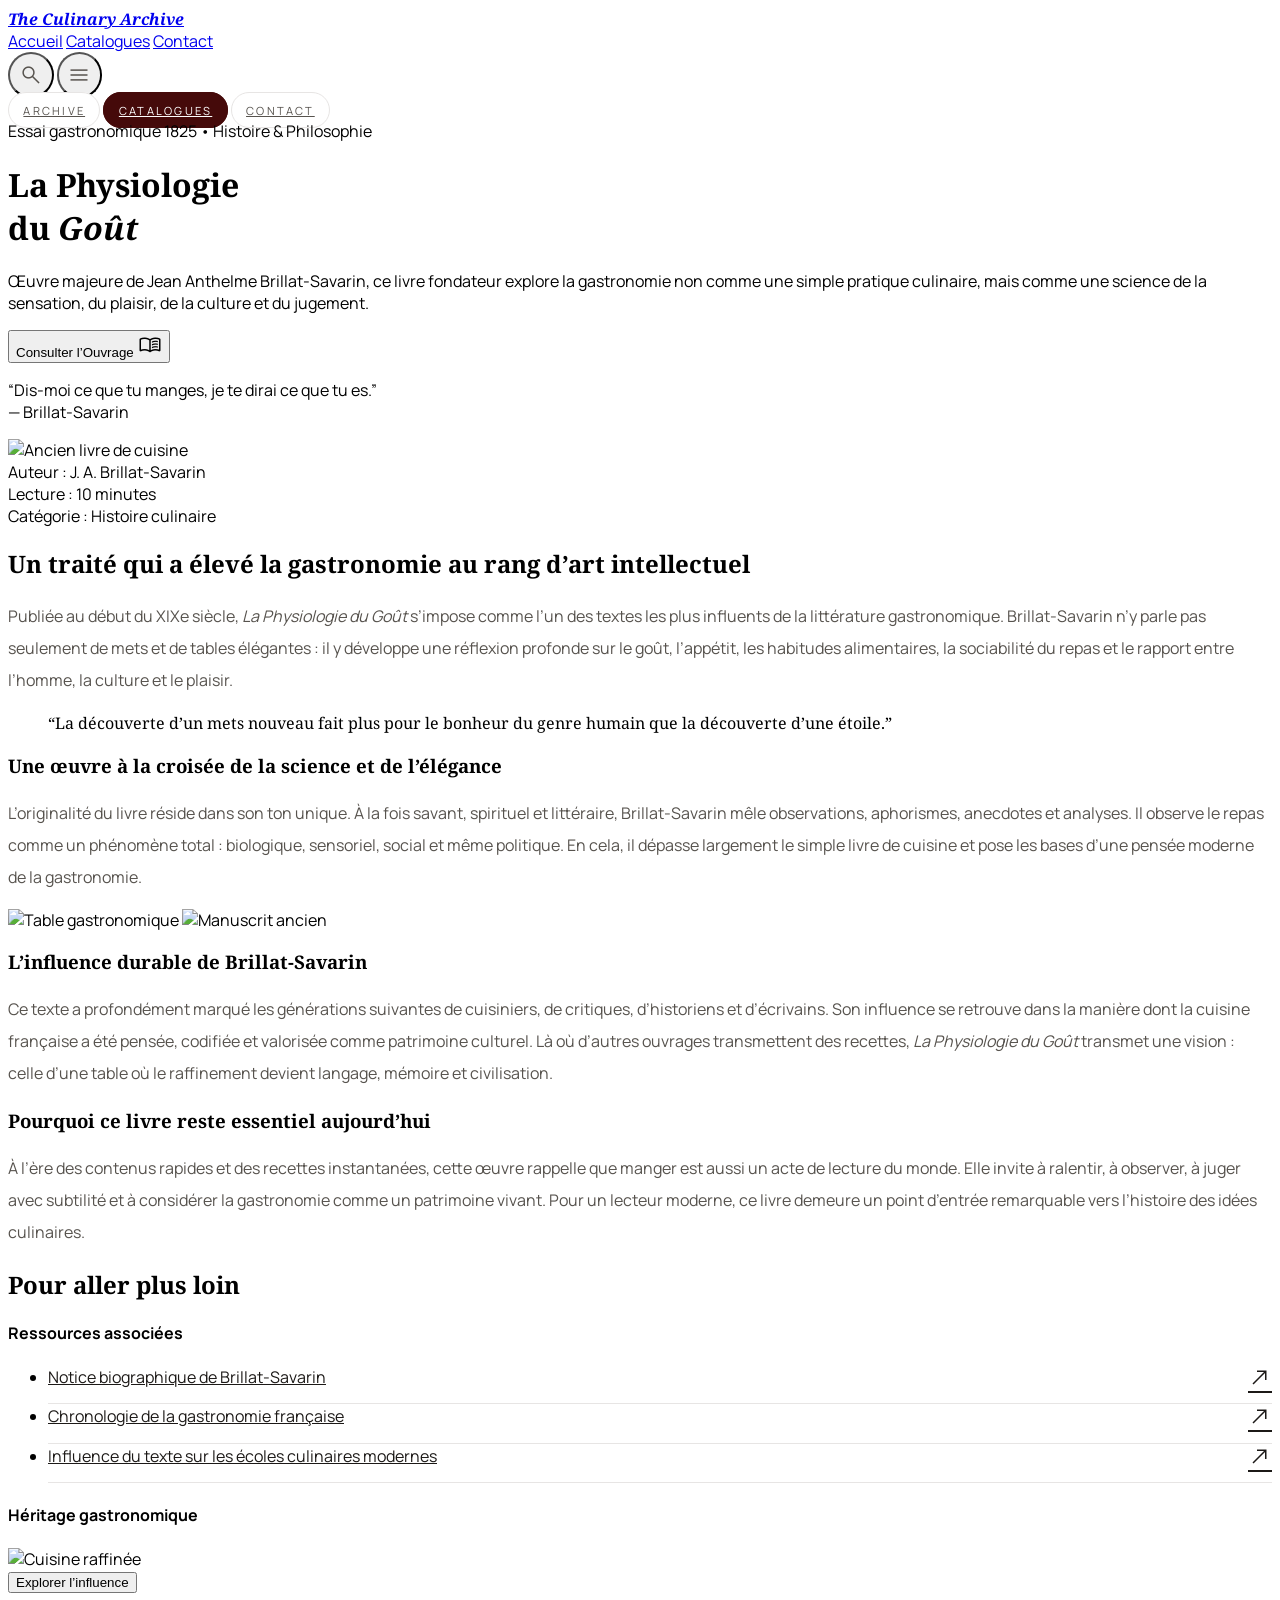
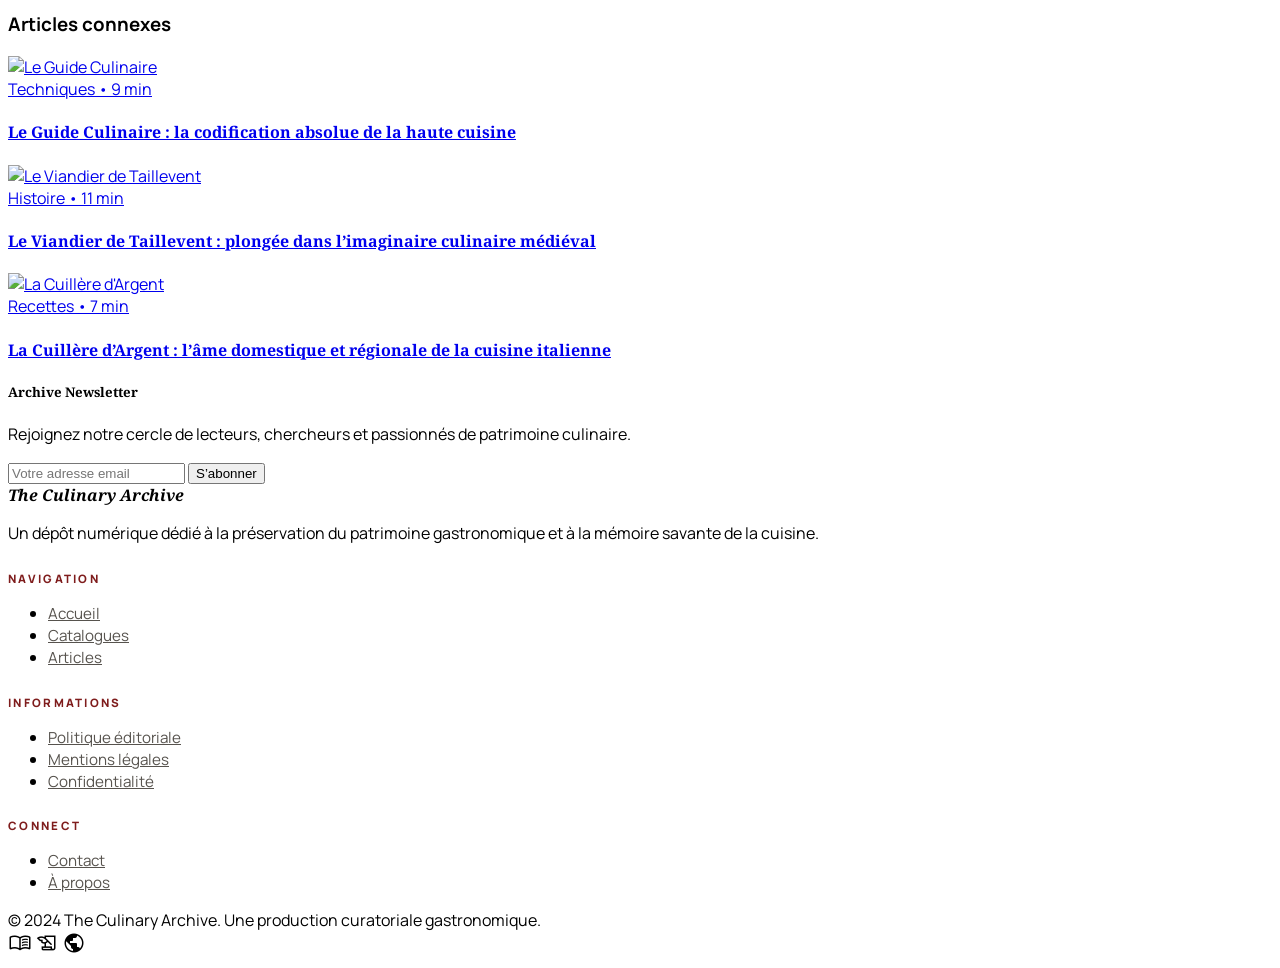
==== index.html @ a782919e "Mise-en-ligne-site-web" ====
<!DOCTYPE html>
<html lang="fr">
<head>
  <meta charset="UTF-8" />
  <meta name="viewport" content="width=device-width, initial-scale=1.0" />
  <title>La Physiologie du Goût — The Culinary Archive</title>

  <link rel="preconnect" href="https://fonts.googleapis.com">
  <link rel="preconnect" href="https://fonts.gstatic.com" crossorigin>
  <link href="https://fonts.googleapis.com/css2?family=Noto+Serif:ital,wght@0,400;0,700;1,400&family=Manrope:wght@400;500;700;800&display=swap" rel="stylesheet">
  <link href="https://fonts.googleapis.com/css2?family=Material+Symbols+Outlined:wght,FILL@100..700,0..1&display=swap" rel="stylesheet">

  <script src="https://cdn.tailwindcss.com"></script>

  <script>
    tailwind.config = {
      theme: {
        extend: {
          fontFamily: {
            serif: ['Noto Serif', 'serif'],
            sans: ['Manrope', 'sans-serif'],
          }
        }
      }
    }
  </script>

  <style>
    body {
      font-family: 'Manrope', sans-serif;
    }

    .font-title,
    .brand {
      font-family: 'Noto Serif', serif;
    }

    .brand {
      font-style: italic;
      font-weight: 700;
    }

    .material-symbols-outlined {
      font-variation-settings:
        'FILL' 0,
        'wght' 300,
        'GRAD' 0,
        'opsz' 24;
    }

    .icon-btn {
      display: inline-flex;
      align-items: center;
      justify-content: center;
      padding: 0.55rem;
      border-radius: 999px;
      color: #57534e;
      transition: 0.25s ease;
    }

    .icon-btn:hover {
      background: rgba(214, 211, 209, 0.45);
      color: #3f3f46;
    }

    .mobile-pill {
      white-space: nowrap;
      font-size: 0.7rem;
      text-transform: uppercase;
      letter-spacing: 0.2em;
      border: 1px solid #e7e5e4;
      padding: 0.6rem 0.9rem;
      border-radius: 999px;
      color: #57534e;
      background: #ffffff;
      transition: 0.25s ease;
    }

    .mobile-pill:hover,
    .mobile-pill.active {
      background: #450a0a;
      color: white;
      border-color: #450a0a;
    }

    .content-text {
      color: #57534e;
      font-size: 1rem;
      line-height: 2rem;
    }

    .resource-link {
      display: flex;
      align-items: center;
      justify-content: space-between;
      gap: 1rem;
      padding-bottom: 0.9rem;
      border-bottom: 1px solid #e7e5e4;
      color: #1c1917;
      transition: 0.25s ease;
    }

    .resource-link:hover {
      color: #7f1d1d;
      border-color: #d6d3d1;
    }

    .footer-title {
      font-size: 0.72rem;
      text-transform: uppercase;
      letter-spacing: 0.2em;
      color: #7f1d1d;
      font-weight: 800;
      margin-bottom: 1rem;
    }

    .footer-link {
      color: #57534e;
      font-size: 0.95rem;
      transition: 0.25s ease;
    }

    .footer-link:hover {
      color: #7f1d1d;
    }

    .card-media {
      transition: transform 0.5s ease, filter 0.4s ease;
    }

    .card-media:hover {
      transform: scale(1.02);
      filter: saturate(1.05);
    }

    .no-scrollbar::-webkit-scrollbar {
      display: none;
    }

    .no-scrollbar {
      -ms-overflow-style: none;
      scrollbar-width: none;
    }
  </style>
</head>
<body class="bg-stone-50 text-stone-900">

  <!-- Navbar -->
  <nav class="fixed top-0 left-0 w-full z-50 bg-stone-50/90 backdrop-blur border-b border-stone-200">
    <div class="max-w-7xl mx-auto px-4 sm:px-6 lg:px-8">
      <div class="flex items-center justify-between py-4">
        <a href="index.html" class="brand text-2xl text-red-950">The Culinary Archive</a>

        <div class="hidden md:flex items-center gap-8 text-sm uppercase tracking-[0.2em]">
          <a href="index.html" class="text-stone-600 hover:text-red-900 transition">Accueil</a>
          <a href="catalogue.html" class="text-red-900 border-b border-red-900 pb-1">Catalogues</a>
          <a href="article.html" class="text-stone-600 hover:text-red-900 transition">Contact</a>
        </div>

        <div class="flex items-center gap-2">
          <button class="icon-btn hidden md:inline-flex" aria-label="Rechercher">
            <span class="material-symbols-outlined">search</span>
          </button>
          <button class="icon-btn md:hidden" aria-label="Menu">
            <span class="material-symbols-outlined">menu</span>
          </button>
        </div>
      </div>

      <div class="md:hidden pb-4 flex gap-2 overflow-x-auto no-scrollbar">
        <a href="index.html" class="mobile-pill">Archive</a>
        <a href="catalogue.html" class="mobile-pill active">Catalogues</a>
        <a href="article.html" class="mobile-pill">Contact</a>
      </div>
    </div>
  </nav>

  <main class="pt-32 md:pt-24">

    <!-- Hero -->
    <header class="max-w-7xl mx-auto px-4 sm:px-6 lg:px-8 pt-8 pb-14">
      <div class="grid gap-10 lg:grid-cols-12 lg:items-end">
        <div class="lg:col-span-8">
          <div class="flex flex-wrap items-center gap-3 text-[11px] uppercase tracking-[0.24em] text-stone-500 mb-5">
            <span class="font-semibold text-red-800">Essai gastronomique</span>
            <span class="w-8 h-px bg-stone-300"></span>
            <span>1825 • Histoire & Philosophie</span>
          </div>

          <h1 class="font-title text-4xl sm:text-5xl lg:text-7xl leading-tight text-red-950 mb-6">
            La Physiologie <br>
            du <i>Goût</i>
          </h1>

          <p class="text-stone-600 text-base sm:text-lg leading-8 max-w-2xl mb-8">
            Œuvre majeure de Jean Anthelme Brillat-Savarin, ce livre fondateur explore la gastronomie
            non comme une simple pratique culinaire, mais comme une science de la sensation,
            du plaisir, de la culture et du jugement.
          </p>

          <button class="inline-flex items-center gap-3 bg-red-950 text-white px-6 py-4 text-xs uppercase tracking-[0.22em] font-bold hover:bg-red-900 transition">
            Consulter l’Ouvrage
            <span class="material-symbols-outlined text-base">menu_book</span>
          </button>
        </div>

        <div class="lg:col-span-4">
          <p class="border-l border-red-200 pl-5 italic text-stone-600 leading-8">
            “Dis-moi ce que tu manges, je te dirai ce que tu es.”
            <br><span class="not-italic text-sm text-stone-500">— Brillat-Savarin</span>
          </p>
        </div>
      </div>

      <div class="mt-10 overflow-hidden rounded-lg">
        <div class="relative h-72 sm:h-96 lg:h-[42rem]">
          <img
            src="https://images.unsplash.com/photo-1544947950-fa07a98d237f?w=1600&h=900&fit=crop"
            alt="Ancien livre de cuisine"
            class="w-full h-full object-cover"
          >
          <div class="absolute inset-0 bg-gradient-to-t from-black/25 to-transparent"></div>
        </div>
      </div>
    </header>

    <!-- Content -->
    <section class="max-w-7xl mx-auto px-4 sm:px-6 lg:px-8 pb-20">
      <div class="grid gap-14 lg:grid-cols-12">

        <!-- Article -->
        <article class="lg:col-span-8">
          <div class="max-w-3xl">
            <div class="flex flex-wrap gap-4 sm:gap-8 text-[10px] uppercase tracking-[0.2em] text-stone-500 mb-10">
              <div><span class="text-red-900 font-bold">Auteur :</span> J. A. Brillat-Savarin</div>
              <div><span class="text-red-900 font-bold">Lecture :</span> 10 minutes</div>
              <div><span class="text-red-900 font-bold">Catégorie :</span> Histoire culinaire</div>
            </div>

            <h2 class="font-title text-3xl text-red-950 mb-5">Un traité qui a élevé la gastronomie au rang d’art intellectuel</h2>

            <p class="content-text mb-8">
              Publiée au début du XIXe siècle, <i>La Physiologie du Goût</i> s’impose comme l’un des textes
              les plus influents de la littérature gastronomique. Brillat-Savarin n’y parle pas seulement
              de mets et de tables élégantes : il y développe une réflexion profonde sur le goût,
              l’appétit, les habitudes alimentaires, la sociabilité du repas et le rapport entre l’homme,
              la culture et le plaisir.
            </p>

            <blockquote class="bg-stone-100 border-l-4 border-red-900 p-6 sm:p-8 rounded-lg font-title italic text-xl text-red-950 mb-10 leading-9">
              “La découverte d’un mets nouveau fait plus pour le bonheur du genre humain
              que la découverte d’une étoile.”
            </blockquote>

            <h3 class="font-title text-2xl text-stone-900 mb-4">Une œuvre à la croisée de la science et de l’élégance</h3>

            <p class="content-text mb-8">
              L’originalité du livre réside dans son ton unique. À la fois savant, spirituel et littéraire,
              Brillat-Savarin mêle observations, aphorismes, anecdotes et analyses. Il observe le repas
              comme un phénomène total : biologique, sensoriel, social et même politique.
              En cela, il dépasse largement le simple livre de cuisine et pose les bases d’une pensée moderne
              de la gastronomie.
            </p>

            <div class="grid grid-cols-1 sm:grid-cols-2 gap-4 mb-10">
              <img
                src="https://images.unsplash.com/photo-1504674900247-0877df9cc836?w=800&h=900&fit=crop"
                alt="Table gastronomique"
                class="rounded-lg w-full h-64 object-cover card-media"
              >
              <img
                src="https://images.unsplash.com/photo-1481349518771-20055b2a7b24?w=800&h=900&fit=crop"
                alt="Manuscrit ancien"
                class="rounded-lg w-full h-64 object-cover card-media sm:mt-8"
              >
            </div>

            <h3 class="font-title text-2xl text-stone-900 mb-4">L’influence durable de Brillat-Savarin</h3>

            <p class="content-text mb-8">
              Ce texte a profondément marqué les générations suivantes de cuisiniers, de critiques,
              d’historiens et d’écrivains. Son influence se retrouve dans la manière dont la cuisine française
              a été pensée, codifiée et valorisée comme patrimoine culturel. Là où d’autres ouvrages transmettent
              des recettes, <i>La Physiologie du Goût</i> transmet une vision : celle d’une table où le raffinement
              devient langage, mémoire et civilisation.
            </p>

            <h3 class="font-title text-2xl text-stone-900 mb-4">Pourquoi ce livre reste essentiel aujourd’hui</h3>

            <p class="content-text mb-12">
              À l’ère des contenus rapides et des recettes instantanées, cette œuvre rappelle que manger
              est aussi un acte de lecture du monde. Elle invite à ralentir, à observer, à juger avec subtilité
              et à considérer la gastronomie comme un patrimoine vivant. Pour un lecteur moderne,
              ce livre demeure un point d’entrée remarquable vers l’histoire des idées culinaires.
            </p>

            <!-- More -->
            <div class="bg-white border border-stone-200 rounded-xl p-6 sm:p-10">
              <h2 class="font-title text-3xl text-red-950 mb-8">Pour aller plus loin</h2>

              <div class="grid gap-10 md:grid-cols-2">
                <div>
                  <h4 class="text-xs uppercase tracking-[0.22em] text-red-800 font-bold mb-4">
                    Ressources associées
                  </h4>

                  <ul class="space-y-4">
                    <li>
                      <a href="#" class="resource-link">
                        <span>Notice biographique de Brillat-Savarin</span>
                        <span class="material-symbols-outlined text-base">north_east</span>
                      </a>
                    </li>
                    <li>
                      <a href="#" class="resource-link">
                        <span>Chronologie de la gastronomie française</span>
                        <span class="material-symbols-outlined text-base">north_east</span>
                      </a>
                    </li>
                    <li>
                      <a href="#" class="resource-link">
                        <span>Influence du texte sur les écoles culinaires modernes</span>
                        <span class="material-symbols-outlined text-base">north_east</span>
                      </a>
                    </li>
                  </ul>
                </div>

                <div>
                  <h4 class="text-xs uppercase tracking-[0.22em] text-red-800 font-bold mb-4">
                    Héritage gastronomique
                  </h4>

                  <div class="relative overflow-hidden rounded-lg h-48">
                    <img
                      src="https://images.unsplash.com/photo-1414235077428-338989a2e8c0?w=1000&h=700&fit=crop"
                      alt="Cuisine raffinée"
                      class="w-full h-full object-cover opacity-70 grayscale"
                    >
                    <div class="absolute inset-0 flex items-center justify-center">
                      <button class="bg-red-950 text-white px-4 py-2 text-xs uppercase tracking-[0.2em] font-bold rounded-md hover:bg-red-900 transition">
                        Explorer l’influence
                      </button>
                    </div>
                  </div>
                </div>
              </div>
            </div>

          </div>
        </article>

        <!-- Sidebar -->
        <aside class="lg:col-span-4">
          <div class="lg:sticky lg:top-28">
            <h3 class="text-xs uppercase tracking-[0.22em] text-red-900 font-extrabold mb-8 border-b border-red-100 pb-4">
              Articles connexes
            </h3>

            <div class="space-y-10">
              <a href="#" class="group block">
                <div class="overflow-hidden rounded-lg mb-4 bg-stone-200">
                  <img
                    src="https://images.unsplash.com/photo-1504674900247-0877df9cc836?w=900&h=700&fit=crop"
                    alt="Le Guide Culinaire"
                    class="w-full h-52 object-cover grayscale group-hover:grayscale-0 transition duration-500"
                  >
                </div>
                <span class="text-[10px] uppercase tracking-[0.22em] text-stone-500 block mb-2">Techniques • 9 min</span>
                <h4 class="font-title text-lg leading-7 group-hover:text-red-900 transition">
                  Le Guide Culinaire : la codification absolue de la haute cuisine
                </h4>
              </a>

              <a href="#" class="group block">
                <div class="overflow-hidden rounded-lg mb-4 bg-stone-200">
                  <img
                    src="https://images.unsplash.com/photo-1481349518771-20055b2a7b24?w=900&h=700&fit=crop"
                    alt="Le Viandier de Taillevent"
                    class="w-full h-52 object-cover grayscale group-hover:grayscale-0 transition duration-500"
                  >
                </div>
                <span class="text-[10px] uppercase tracking-[0.22em] text-stone-500 block mb-2">Histoire • 11 min</span>
                <h4 class="font-title text-lg leading-7 group-hover:text-red-900 transition">
                  Le Viandier de Taillevent : plongée dans l’imaginaire culinaire médiéval
                </h4>
              </a>

              <a href="#" class="group block">
                <div class="overflow-hidden rounded-lg mb-4 bg-stone-200">
                  <img
                    src="https://images.unsplash.com/photo-1466637574441-749b8f19452f?w=900&h=700&fit=crop"
                    alt="La Cuillère d'Argent"
                    class="w-full h-52 object-cover grayscale group-hover:grayscale-0 transition duration-500"
                  >
                </div>
                <span class="text-[10px] uppercase tracking-[0.22em] text-stone-500 block mb-2">Recettes • 7 min</span>
                <h4 class="font-title text-lg leading-7 group-hover:text-red-900 transition">
                  La Cuillère d’Argent : l’âme domestique et régionale de la cuisine italienne
                </h4>
              </a>
            </div>

            <div class="mt-12 bg-red-950 text-white rounded-xl p-6 sm:p-8">
              <h5 class="font-title text-2xl mb-4">Archive Newsletter</h5>
              <p class="text-sm leading-7 text-white/80 mb-6">
                Rejoignez notre cercle de lecteurs, chercheurs et passionnés de patrimoine culinaire.
              </p>

              <form class="space-y-4">
                <input
                  type="email"
                  placeholder="Votre adresse email"
                  class="w-full px-4 py-3 rounded-md bg-white/10 border border-white/20 placeholder:text-white/50 focus:outline-none focus:border-white/50"
                >
                <button class="w-full bg-white text-red-950 py-3 rounded-md text-xs uppercase tracking-[0.2em] font-bold hover:bg-stone-200 transition">
                  S’abonner
                </button>
              </form>
            </div>
          </div>
        </aside>
      </div>
    </section>
  </main>

  <!-- Footer -->
  <footer class="bg-stone-100 border-t border-stone-200">
    <div class="max-w-7xl mx-auto px-4 sm:px-6 lg:px-8 py-14">
      <div class="grid gap-10 md:grid-cols-2 lg:grid-cols-4">
        <div>
          <div class="brand text-xl text-red-950 mb-5">The Culinary Archive</div>
          <p class="text-xs uppercase tracking-[0.18em] text-stone-500 leading-7">
            Un dépôt numérique dédié à la préservation du patrimoine gastronomique
            et à la mémoire savante de la cuisine.
          </p>
        </div>

        <div>
          <h6 class="footer-title">Navigation</h6>
          <ul class="space-y-3">
            <li><a href="index.html" class="footer-link">Accueil</a></li>
            <li><a href="catalogue.html" class="footer-link">Catalogues</a></li>
            <li><a href="article.html" class="footer-link">Articles</a></li>
          </ul>
        </div>

        <div>
          <h6 class="footer-title">Informations</h6>
          <ul class="space-y-3">
            <li><a href="#" class="footer-link">Politique éditoriale</a></li>
            <li><a href="#" class="footer-link">Mentions légales</a></li>
            <li><a href="#" class="footer-link">Confidentialité</a></li>
          </ul>
        </div>

        <div>
          <h6 class="footer-title">Connect</h6>
          <ul class="space-y-3">
            <li><a href="#" class="footer-link">Contact</a></li>
            <li><a href="#" class="footer-link">À propos</a></li>
          </ul>
        </div>
      </div>

      <div class="mt-12 pt-8 border-t border-stone-200 flex flex-col md:flex-row items-center justify-between gap-4">
        <span class="text-xs uppercase tracking-[0.18em] text-stone-500 text-center md:text-left">
          © 2024 The Culinary Archive. Une production curatoriale gastronomique.
        </span>

        <div class="flex items-center gap-4">
          <span class="material-symbols-outlined text-stone-500 hover:text-red-900 cursor-pointer transition">menu_book</span>
          <span class="material-symbols-outlined text-stone-500 hover:text-red-900 cursor-pointer transition">history_edu</span>
          <span class="material-symbols-outlined text-stone-500 hover:text-red-900 cursor-pointer transition">public</span>
        </div>
      </div>
    </div>
  </footer>

</body>
</html>
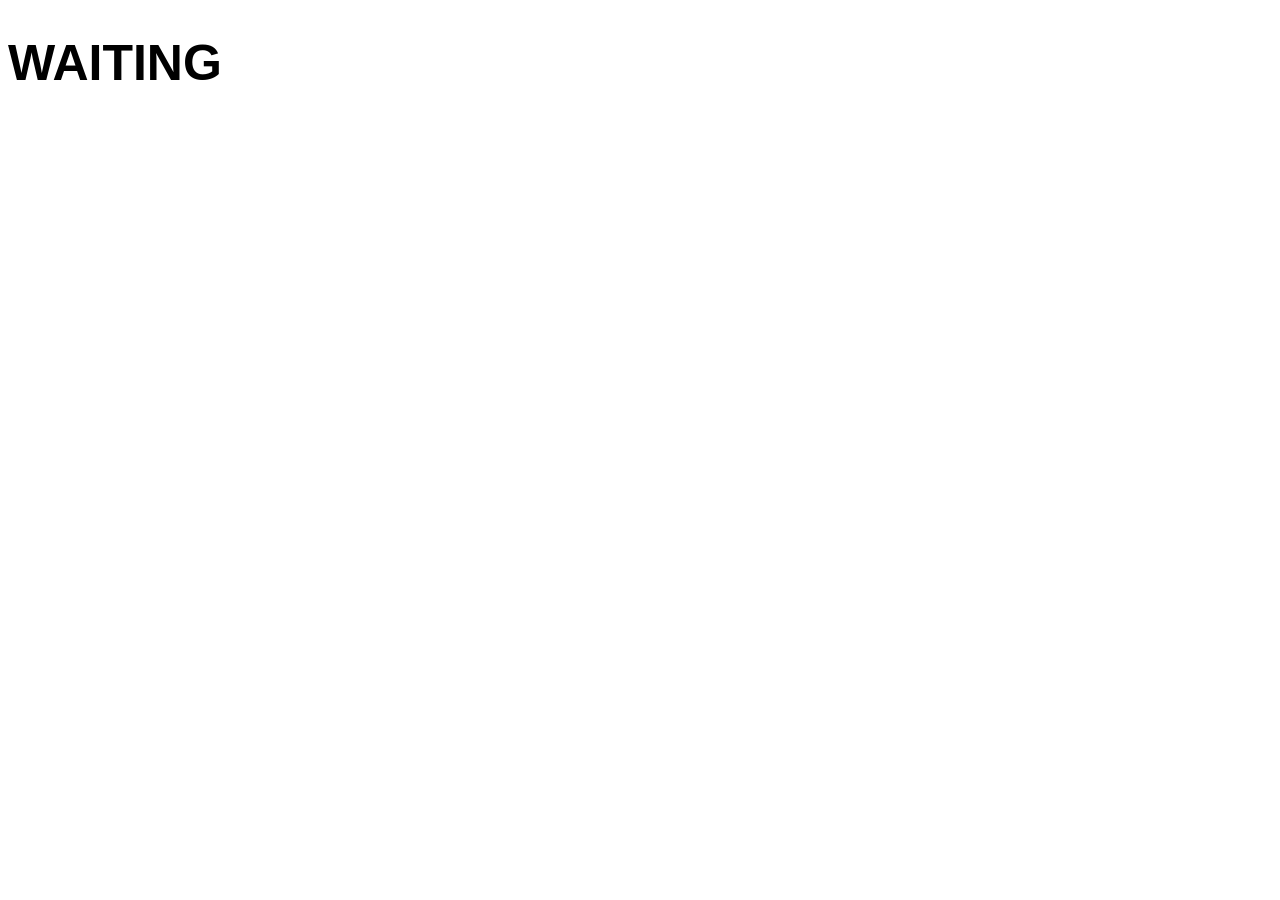
==== commit c38f3c0b: "FIX-BUG-URL" ====
--- a/index.html
+++ b/index.html
@@ -1,481 +1,12 @@
 <!DOCTYPE html>
-<html lang="fr">
+<html lang="en">
 <head>
-  <meta charset="UTF-8" />
-  <meta name="viewport" content="width=device-width, initial-scale=1.0" />
-  <title>La Physiologie du Goût — The Culinary Archive</title>
-
-  <link rel="preconnect" href="https://fonts.googleapis.com">
-  <link rel="preconnect" href="https://fonts.gstatic.com" crossorigin>
-  <link href="https://fonts.googleapis.com/css2?family=Noto+Serif:ital,wght@0,400;0,700;1,400&family=Manrope:wght@400;500;700;800&display=swap" rel="stylesheet">
-  <link href="https://fonts.googleapis.com/css2?family=Material+Symbols+Outlined:wght,FILL@100..700,0..1&display=swap" rel="stylesheet">
-
-  <script src="https://cdn.tailwindcss.com"></script>
-
-  <script>
-    tailwind.config = {
-      theme: {
-        extend: {
-          fontFamily: {
-            serif: ['Noto Serif', 'serif'],
-            sans: ['Manrope', 'sans-serif'],
-          }
-        }
-      }
-    }
-  </script>
-
-  <style>
-    body {
-      font-family: 'Manrope', sans-serif;
-    }
-
-    .font-title,
-    .brand {
-      font-family: 'Noto Serif', serif;
-    }
-
-    .brand {
-      font-style: italic;
-      font-weight: 700;
-    }
-
-    .material-symbols-outlined {
-      font-variation-settings:
-        'FILL' 0,
-        'wght' 300,
-        'GRAD' 0,
-        'opsz' 24;
-    }
-
-    .icon-btn {
-      display: inline-flex;
-      align-items: center;
-      justify-content: center;
-      padding: 0.55rem;
-      border-radius: 999px;
-      color: #57534e;
-      transition: 0.25s ease;
-    }
-
-    .icon-btn:hover {
-      background: rgba(214, 211, 209, 0.45);
-      color: #3f3f46;
-    }
-
-    .mobile-pill {
-      white-space: nowrap;
-      font-size: 0.7rem;
-      text-transform: uppercase;
-      letter-spacing: 0.2em;
-      border: 1px solid #e7e5e4;
-      padding: 0.6rem 0.9rem;
-      border-radius: 999px;
-      color: #57534e;
-      background: #ffffff;
-      transition: 0.25s ease;
-    }
-
-    .mobile-pill:hover,
-    .mobile-pill.active {
-      background: #450a0a;
-      color: white;
-      border-color: #450a0a;
-    }
-
-    .content-text {
-      color: #57534e;
-      font-size: 1rem;
-      line-height: 2rem;
-    }
-
-    .resource-link {
-      display: flex;
-      align-items: center;
-      justify-content: space-between;
-      gap: 1rem;
-      padding-bottom: 0.9rem;
-      border-bottom: 1px solid #e7e5e4;
-      color: #1c1917;
-      transition: 0.25s ease;
-    }
-
-    .resource-link:hover {
-      color: #7f1d1d;
-      border-color: #d6d3d1;
-    }
-
-    .footer-title {
-      font-size: 0.72rem;
-      text-transform: uppercase;
-      letter-spacing: 0.2em;
-      color: #7f1d1d;
-      font-weight: 800;
-      margin-bottom: 1rem;
-    }
-
-    .footer-link {
-      color: #57534e;
-      font-size: 0.95rem;
-      transition: 0.25s ease;
-    }
-
-    .footer-link:hover {
-      color: #7f1d1d;
-    }
-
-    .card-media {
-      transition: transform 0.5s ease, filter 0.4s ease;
-    }
-
-    .card-media:hover {
-      transform: scale(1.02);
-      filter: saturate(1.05);
-    }
-
-    .no-scrollbar::-webkit-scrollbar {
-      display: none;
-    }
-
-    .no-scrollbar {
-      -ms-overflow-style: none;
-      scrollbar-width: none;
-    }
-  </style>
+    <meta charset="UTF-8">
+    <meta name="viewport" content="width=device-width, initial-scale=1.0">
+    <title>Document</title>
 </head>
-<body class="bg-stone-50 text-stone-900">
-
-  <!-- Navbar -->
-  <nav class="fixed top-0 left-0 w-full z-50 bg-stone-50/90 backdrop-blur border-b border-stone-200">
-    <div class="max-w-7xl mx-auto px-4 sm:px-6 lg:px-8">
-      <div class="flex items-center justify-between py-4">
-        <a href="index.html" class="brand text-2xl text-red-950">The Culinary Archive</a>
-
-        <div class="hidden md:flex items-center gap-8 text-sm uppercase tracking-[0.2em]">
-          <a href="index.html" class="text-stone-600 hover:text-red-900 transition">Accueil</a>
-          <a href="catalogue.html" class="text-red-900 border-b border-red-900 pb-1">Catalogues</a>
-          <a href="article.html" class="text-stone-600 hover:text-red-900 transition">Contact</a>
-        </div>
-
-        <div class="flex items-center gap-2">
-          <button class="icon-btn hidden md:inline-flex" aria-label="Rechercher">
-            <span class="material-symbols-outlined">search</span>
-          </button>
-          <button class="icon-btn md:hidden" aria-label="Menu">
-            <span class="material-symbols-outlined">menu</span>
-          </button>
-        </div>
-      </div>
-
-      <div class="md:hidden pb-4 flex gap-2 overflow-x-auto no-scrollbar">
-        <a href="index.html" class="mobile-pill">Archive</a>
-        <a href="catalogue.html" class="mobile-pill active">Catalogues</a>
-        <a href="article.html" class="mobile-pill">Contact</a>
-      </div>
-    </div>
-  </nav>
-
-  <main class="pt-32 md:pt-24">
-
-    <!-- Hero -->
-    <header class="max-w-7xl mx-auto px-4 sm:px-6 lg:px-8 pt-8 pb-14">
-      <div class="grid gap-10 lg:grid-cols-12 lg:items-end">
-        <div class="lg:col-span-8">
-          <div class="flex flex-wrap items-center gap-3 text-[11px] uppercase tracking-[0.24em] text-stone-500 mb-5">
-            <span class="font-semibold text-red-800">Essai gastronomique</span>
-            <span class="w-8 h-px bg-stone-300"></span>
-            <span>1825 • Histoire & Philosophie</span>
-          </div>
-
-          <h1 class="font-title text-4xl sm:text-5xl lg:text-7xl leading-tight text-red-950 mb-6">
-            La Physiologie <br>
-            du <i>Goût</i>
-          </h1>
-
-          <p class="text-stone-600 text-base sm:text-lg leading-8 max-w-2xl mb-8">
-            Œuvre majeure de Jean Anthelme Brillat-Savarin, ce livre fondateur explore la gastronomie
-            non comme une simple pratique culinaire, mais comme une science de la sensation,
-            du plaisir, de la culture et du jugement.
-          </p>
-
-          <button class="inline-flex items-center gap-3 bg-red-950 text-white px-6 py-4 text-xs uppercase tracking-[0.22em] font-bold hover:bg-red-900 transition">
-            Consulter l’Ouvrage
-            <span class="material-symbols-outlined text-base">menu_book</span>
-          </button>
-        </div>
-
-        <div class="lg:col-span-4">
-          <p class="border-l border-red-200 pl-5 italic text-stone-600 leading-8">
-            “Dis-moi ce que tu manges, je te dirai ce que tu es.”
-            <br><span class="not-italic text-sm text-stone-500">— Brillat-Savarin</span>
-          </p>
-        </div>
-      </div>
-
-      <div class="mt-10 overflow-hidden rounded-lg">
-        <div class="relative h-72 sm:h-96 lg:h-[42rem]">
-          <img
-            src="https://images.unsplash.com/photo-1544947950-fa07a98d237f?w=1600&h=900&fit=crop"
-            alt="Ancien livre de cuisine"
-            class="w-full h-full object-cover"
-          >
-          <div class="absolute inset-0 bg-gradient-to-t from-black/25 to-transparent"></div>
-        </div>
-      </div>
-    </header>
-
-    <!-- Content -->
-    <section class="max-w-7xl mx-auto px-4 sm:px-6 lg:px-8 pb-20">
-      <div class="grid gap-14 lg:grid-cols-12">
-
-        <!-- Article -->
-        <article class="lg:col-span-8">
-          <div class="max-w-3xl">
-            <div class="flex flex-wrap gap-4 sm:gap-8 text-[10px] uppercase tracking-[0.2em] text-stone-500 mb-10">
-              <div><span class="text-red-900 font-bold">Auteur :</span> J. A. Brillat-Savarin</div>
-              <div><span class="text-red-900 font-bold">Lecture :</span> 10 minutes</div>
-              <div><span class="text-red-900 font-bold">Catégorie :</span> Histoire culinaire</div>
-            </div>
-
-            <h2 class="font-title text-3xl text-red-950 mb-5">Un traité qui a élevé la gastronomie au rang d’art intellectuel</h2>
-
-            <p class="content-text mb-8">
-              Publiée au début du XIXe siècle, <i>La Physiologie du Goût</i> s’impose comme l’un des textes
-              les plus influents de la littérature gastronomique. Brillat-Savarin n’y parle pas seulement
-              de mets et de tables élégantes : il y développe une réflexion profonde sur le goût,
-              l’appétit, les habitudes alimentaires, la sociabilité du repas et le rapport entre l’homme,
-              la culture et le plaisir.
-            </p>
-
-            <blockquote class="bg-stone-100 border-l-4 border-red-900 p-6 sm:p-8 rounded-lg font-title italic text-xl text-red-950 mb-10 leading-9">
-              “La découverte d’un mets nouveau fait plus pour le bonheur du genre humain
-              que la découverte d’une étoile.”
-            </blockquote>
-
-            <h3 class="font-title text-2xl text-stone-900 mb-4">Une œuvre à la croisée de la science et de l’élégance</h3>
-
-            <p class="content-text mb-8">
-              L’originalité du livre réside dans son ton unique. À la fois savant, spirituel et littéraire,
-              Brillat-Savarin mêle observations, aphorismes, anecdotes et analyses. Il observe le repas
-              comme un phénomène total : biologique, sensoriel, social et même politique.
-              En cela, il dépasse largement le simple livre de cuisine et pose les bases d’une pensée moderne
-              de la gastronomie.
-            </p>
-
-            <div class="grid grid-cols-1 sm:grid-cols-2 gap-4 mb-10">
-              <img
-                src="https://images.unsplash.com/photo-1504674900247-0877df9cc836?w=800&h=900&fit=crop"
-                alt="Table gastronomique"
-                class="rounded-lg w-full h-64 object-cover card-media"
-              >
-              <img
-                src="https://images.unsplash.com/photo-1481349518771-20055b2a7b24?w=800&h=900&fit=crop"
-                alt="Manuscrit ancien"
-                class="rounded-lg w-full h-64 object-cover card-media sm:mt-8"
-              >
-            </div>
-
-            <h3 class="font-title text-2xl text-stone-900 mb-4">L’influence durable de Brillat-Savarin</h3>
-
-            <p class="content-text mb-8">
-              Ce texte a profondément marqué les générations suivantes de cuisiniers, de critiques,
-              d’historiens et d’écrivains. Son influence se retrouve dans la manière dont la cuisine française
-              a été pensée, codifiée et valorisée comme patrimoine culturel. Là où d’autres ouvrages transmettent
-              des recettes, <i>La Physiologie du Goût</i> transmet une vision : celle d’une table où le raffinement
-              devient langage, mémoire et civilisation.
-            </p>
-
-            <h3 class="font-title text-2xl text-stone-900 mb-4">Pourquoi ce livre reste essentiel aujourd’hui</h3>
-
-            <p class="content-text mb-12">
-              À l’ère des contenus rapides et des recettes instantanées, cette œuvre rappelle que manger
-              est aussi un acte de lecture du monde. Elle invite à ralentir, à observer, à juger avec subtilité
-              et à considérer la gastronomie comme un patrimoine vivant. Pour un lecteur moderne,
-              ce livre demeure un point d’entrée remarquable vers l’histoire des idées culinaires.
-            </p>
-
-            <!-- More -->
-            <div class="bg-white border border-stone-200 rounded-xl p-6 sm:p-10">
-              <h2 class="font-title text-3xl text-red-950 mb-8">Pour aller plus loin</h2>
-
-              <div class="grid gap-10 md:grid-cols-2">
-                <div>
-                  <h4 class="text-xs uppercase tracking-[0.22em] text-red-800 font-bold mb-4">
-                    Ressources associées
-                  </h4>
-
-                  <ul class="space-y-4">
-                    <li>
-                      <a href="#" class="resource-link">
-                        <span>Notice biographique de Brillat-Savarin</span>
-                        <span class="material-symbols-outlined text-base">north_east</span>
-                      </a>
-                    </li>
-                    <li>
-                      <a href="#" class="resource-link">
-                        <span>Chronologie de la gastronomie française</span>
-                        <span class="material-symbols-outlined text-base">north_east</span>
-                      </a>
-                    </li>
-                    <li>
-                      <a href="#" class="resource-link">
-                        <span>Influence du texte sur les écoles culinaires modernes</span>
-                        <span class="material-symbols-outlined text-base">north_east</span>
-                      </a>
-                    </li>
-                  </ul>
-                </div>
-
-                <div>
-                  <h4 class="text-xs uppercase tracking-[0.22em] text-red-800 font-bold mb-4">
-                    Héritage gastronomique
-                  </h4>
-
-                  <div class="relative overflow-hidden rounded-lg h-48">
-                    <img
-                      src="https://images.unsplash.com/photo-1414235077428-338989a2e8c0?w=1000&h=700&fit=crop"
-                      alt="Cuisine raffinée"
-                      class="w-full h-full object-cover opacity-70 grayscale"
-                    >
-                    <div class="absolute inset-0 flex items-center justify-center">
-                      <button class="bg-red-950 text-white px-4 py-2 text-xs uppercase tracking-[0.2em] font-bold rounded-md hover:bg-red-900 transition">
-                        Explorer l’influence
-                      </button>
-                    </div>
-                  </div>
-                </div>
-              </div>
-            </div>
-
-          </div>
-        </article>
-
-        <!-- Sidebar -->
-        <aside class="lg:col-span-4">
-          <div class="lg:sticky lg:top-28">
-            <h3 class="text-xs uppercase tracking-[0.22em] text-red-900 font-extrabold mb-8 border-b border-red-100 pb-4">
-              Articles connexes
-            </h3>
-
-            <div class="space-y-10">
-              <a href="#" class="group block">
-                <div class="overflow-hidden rounded-lg mb-4 bg-stone-200">
-                  <img
-                    src="https://images.unsplash.com/photo-1504674900247-0877df9cc836?w=900&h=700&fit=crop"
-                    alt="Le Guide Culinaire"
-                    class="w-full h-52 object-cover grayscale group-hover:grayscale-0 transition duration-500"
-                  >
-                </div>
-                <span class="text-[10px] uppercase tracking-[0.22em] text-stone-500 block mb-2">Techniques • 9 min</span>
-                <h4 class="font-title text-lg leading-7 group-hover:text-red-900 transition">
-                  Le Guide Culinaire : la codification absolue de la haute cuisine
-                </h4>
-              </a>
-
-              <a href="#" class="group block">
-                <div class="overflow-hidden rounded-lg mb-4 bg-stone-200">
-                  <img
-                    src="https://images.unsplash.com/photo-1481349518771-20055b2a7b24?w=900&h=700&fit=crop"
-                    alt="Le Viandier de Taillevent"
-                    class="w-full h-52 object-cover grayscale group-hover:grayscale-0 transition duration-500"
-                  >
-                </div>
-                <span class="text-[10px] uppercase tracking-[0.22em] text-stone-500 block mb-2">Histoire • 11 min</span>
-                <h4 class="font-title text-lg leading-7 group-hover:text-red-900 transition">
-                  Le Viandier de Taillevent : plongée dans l’imaginaire culinaire médiéval
-                </h4>
-              </a>
-
-              <a href="#" class="group block">
-                <div class="overflow-hidden rounded-lg mb-4 bg-stone-200">
-                  <img
-                    src="https://images.unsplash.com/photo-1466637574441-749b8f19452f?w=900&h=700&fit=crop"
-                    alt="La Cuillère d'Argent"
-                    class="w-full h-52 object-cover grayscale group-hover:grayscale-0 transition duration-500"
-                  >
-                </div>
-                <span class="text-[10px] uppercase tracking-[0.22em] text-stone-500 block mb-2">Recettes • 7 min</span>
-                <h4 class="font-title text-lg leading-7 group-hover:text-red-900 transition">
-                  La Cuillère d’Argent : l’âme domestique et régionale de la cuisine italienne
-                </h4>
-              </a>
-            </div>
-
-            <div class="mt-12 bg-red-950 text-white rounded-xl p-6 sm:p-8">
-              <h5 class="font-title text-2xl mb-4">Archive Newsletter</h5>
-              <p class="text-sm leading-7 text-white/80 mb-6">
-                Rejoignez notre cercle de lecteurs, chercheurs et passionnés de patrimoine culinaire.
-              </p>
-
-              <form class="space-y-4">
-                <input
-                  type="email"
-                  placeholder="Votre adresse email"
-                  class="w-full px-4 py-3 rounded-md bg-white/10 border border-white/20 placeholder:text-white/50 focus:outline-none focus:border-white/50"
-                >
-                <button class="w-full bg-white text-red-950 py-3 rounded-md text-xs uppercase tracking-[0.2em] font-bold hover:bg-stone-200 transition">
-                  S’abonner
-                </button>
-              </form>
-            </div>
-          </div>
-        </aside>
-      </div>
-    </section>
-  </main>
-
-  <!-- Footer -->
-  <footer class="bg-stone-100 border-t border-stone-200">
-    <div class="max-w-7xl mx-auto px-4 sm:px-6 lg:px-8 py-14">
-      <div class="grid gap-10 md:grid-cols-2 lg:grid-cols-4">
-        <div>
-          <div class="brand text-xl text-red-950 mb-5">The Culinary Archive</div>
-          <p class="text-xs uppercase tracking-[0.18em] text-stone-500 leading-7">
-            Un dépôt numérique dédié à la préservation du patrimoine gastronomique
-            et à la mémoire savante de la cuisine.
-          </p>
-        </div>
-
-        <div>
-          <h6 class="footer-title">Navigation</h6>
-          <ul class="space-y-3">
-            <li><a href="index.html" class="footer-link">Accueil</a></li>
-            <li><a href="catalogue.html" class="footer-link">Catalogues</a></li>
-            <li><a href="article.html" class="footer-link">Articles</a></li>
-          </ul>
-        </div>
-
-        <div>
-          <h6 class="footer-title">Informations</h6>
-          <ul class="space-y-3">
-            <li><a href="#" class="footer-link">Politique éditoriale</a></li>
-            <li><a href="#" class="footer-link">Mentions légales</a></li>
-            <li><a href="#" class="footer-link">Confidentialité</a></li>
-          </ul>
-        </div>
-
-        <div>
-          <h6 class="footer-title">Connect</h6>
-          <ul class="space-y-3">
-            <li><a href="#" class="footer-link">Contact</a></li>
-            <li><a href="#" class="footer-link">À propos</a></li>
-          </ul>
-        </div>
-      </div>
-
-      <div class="mt-12 pt-8 border-t border-stone-200 flex flex-col md:flex-row items-center justify-between gap-4">
-        <span class="text-xs uppercase tracking-[0.18em] text-stone-500 text-center md:text-left">
-          © 2024 The Culinary Archive. Une production curatoriale gastronomique.
-        </span>
-
-        <div class="flex items-center gap-4">
-          <span class="material-symbols-outlined text-stone-500 hover:text-red-900 cursor-pointer transition">menu_book</span>
-          <span class="material-symbols-outlined text-stone-500 hover:text-red-900 cursor-pointer transition">history_edu</span>
-          <span class="material-symbols-outlined text-stone-500 hover:text-red-900 cursor-pointer transition">public</span>
-        </div>
-      </div>
-    </div>
-  </footer>
-
+<body>
+    <h1 style="font-family: 'Franklin Gothic Medium', 'Arial Narrow', Arial, sans-serif;
+    font-size: 50px;">WAITING</h1>
 </body>
 </html>
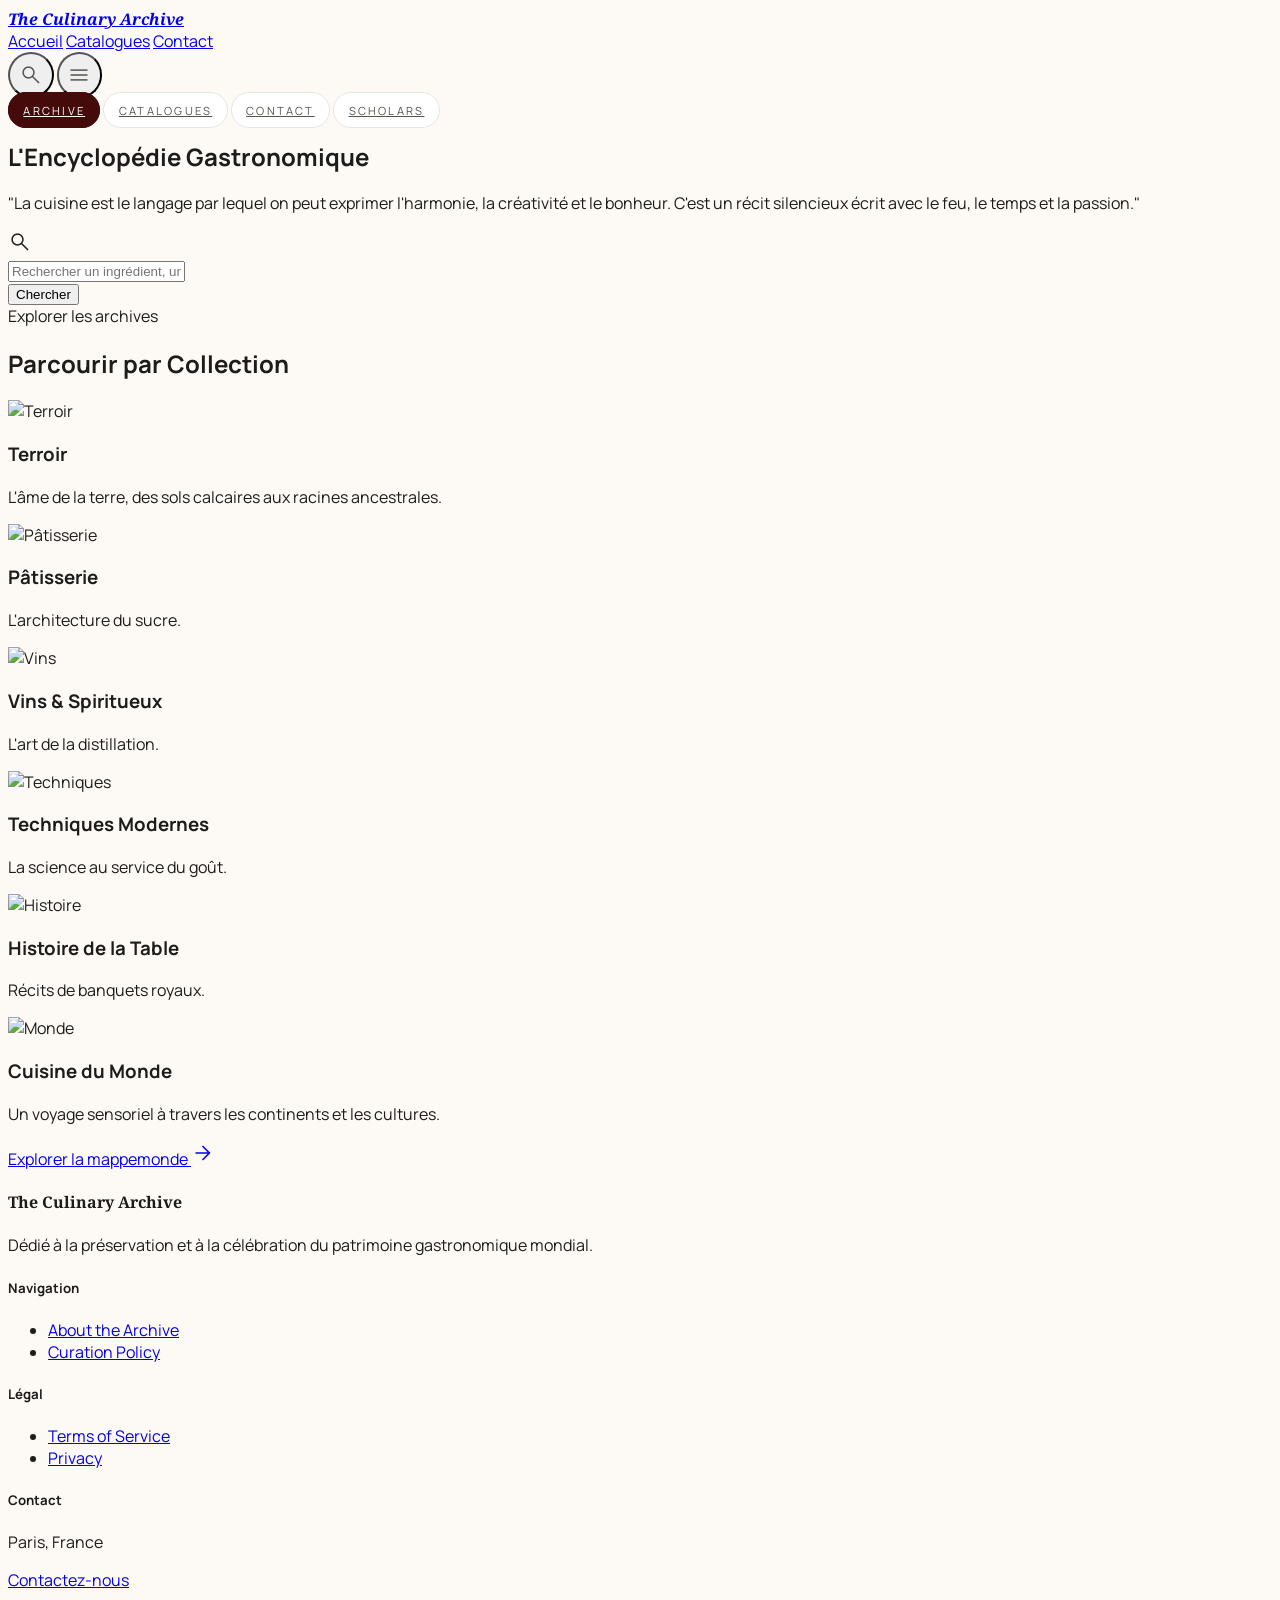
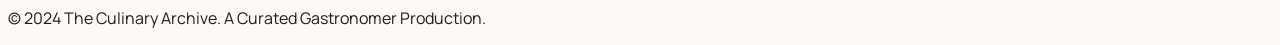
==== commit 4b6a21ce: "mise-a-jour-page-index" ====
--- a/index.html
+++ b/index.html
@@ -1,12 +1,395 @@
 <!DOCTYPE html>
-<html lang="en">
+<html class="light" lang="fr">
 <head>
-    <meta charset="UTF-8">
-    <meta name="viewport" content="width=device-width, initial-scale=1.0">
-    <title>Document</title>
+  <meta charset="utf-8">
+  <meta content="width=device-width, initial-scale=1.0" name="viewport">
+
+  <title>The Culinary Archive</title>
+
+  <link href="https://fonts.googleapis.com/css2?family=Noto+Serif:ital,wght@0,400;0,700;1,400&family=Manrope:wght@300;400;500;600;700;800&display=swap" rel="stylesheet">
+  <link href="https://fonts.googleapis.com/css2?family=Material+Symbols+Outlined:wght,FILL@100..700,0..1&display=swap" rel="stylesheet">
+
+  <script src="https://cdn.tailwindcss.com?plugins=forms,container-queries"></script>
+
+  <script id="tailwind-config">
+    tailwind.config = {
+      darkMode: "class",
+      theme: {
+        extend: {
+          colors: {
+            "tertiary-fixed-dim": "#e0c29f",
+            "surface-tint": "#974450",
+            "on-secondary-fixed": "#111f12",
+            "on-primary-fixed-variant": "#792d3a",
+            "on-tertiary-container": "#b09575",
+            "error": "#ba1a1a",
+            "outline": "#877273",
+            "primary-fixed": "#ffd9dc",
+            "on-tertiary-fixed-variant": "#584329",
+            "on-secondary-fixed-variant": "#3c4a3c",
+            "secondary-fixed": "#d7e7d3",
+            "background": "#fdf9f4",
+            "surface-container": "#f1ede8",
+            "on-primary-container": "#de7c89",
+            "on-error": "#ffffff",
+            "surface-dim": "#ddd9d5",
+            "surface-container-low": "#f7f3ee",
+            "outline-variant": "#d9c1c2",
+            "on-error-container": "#93000a",
+            "inverse-primary": "#ffb2ba",
+            "primary": "#400111",
+            "on-surface-variant": "#544244",
+            "tertiary-fixed": "#fdddb9",
+            "on-secondary": "#ffffff",
+            "surface-container-lowest": "#ffffff",
+            "surface": "#fdf9f4",
+            "tertiary": "#291904",
+            "secondary-container": "#d4e4d0",
+            "on-tertiary": "#ffffff",
+            "surface-container-highest": "#e6e2dd",
+            "on-secondary-container": "#586757",
+            "on-background": "#1c1c19",
+            "surface-bright": "#fdf9f4",
+            "on-primary-fixed": "#3f0111",
+            "surface-variant": "#e6e2dd",
+            "primary-fixed-dim": "#ffb2ba",
+            "surface-container-high": "#ebe8e3",
+            "on-tertiary-fixed": "#281803",
+            "primary-container": "#5d1725",
+            "on-surface": "#1c1c19",
+            "on-primary": "#ffffff",
+            "secondary-fixed-dim": "#bbcbb8",
+            "secondary": "#536252",
+            "inverse-surface": "#31302d",
+            "tertiary-container": "#402e15",
+            "inverse-on-surface": "#f4f0eb",
+            "error-container": "#ffdad6"
+          },
+          borderRadius: {
+            DEFAULT: "0.125rem",
+            lg: "0.25rem",
+            xl: "0.5rem",
+            full: "0.75rem"
+          },
+          fontFamily: {
+            headline: ["Noto Serif", "serif"],
+            body: ["Manrope", "sans-serif"],
+            label: ["Manrope", "sans-serif"],
+            serif: ["Noto Serif", "serif"],
+            sans: ["Manrope", "sans-serif"]
+          }
+        },
+      },
+    }
+  </script>
+
+  <style>
+    body {
+      font-family: 'Manrope', sans-serif;
+      background-color: #fdf9f4;
+      color: #1c1c19;
+    }
+
+    .font-serif,
+    .serif {
+      font-family: 'Noto Serif', serif;
+    }
+
+    .material-symbols-outlined {
+      font-variation-settings:
+        'FILL' 0,
+        'wght' 300,
+        'GRAD' 0,
+        'opsz' 24;
+    }
+
+    .brand {
+      font-family: 'Noto Serif', serif;
+      font-style: italic;
+      font-weight: 700;
+    }
+
+    .icon-btn {
+      display: inline-flex;
+      align-items: center;
+      justify-content: center;
+      padding: 0.55rem;
+      border-radius: 999px;
+      color: #57534e;
+      transition: 0.25s ease;
+    }
+
+    .icon-btn:hover {
+      background: rgba(214, 211, 209, 0.45);
+      color: #3f3f46;
+    }
+
+    .mobile-pill {
+      white-space: nowrap;
+      font-size: 0.7rem;
+      text-transform: uppercase;
+      letter-spacing: 0.2em;
+      border: 1px solid #e7e5e4;
+      padding: 0.6rem 0.9rem;
+      border-radius: 999px;
+      color: #57534e;
+      background: #ffffff;
+      transition: 0.25s ease;
+    }
+
+    .mobile-pill:hover,
+    .mobile-pill.active {
+      background: #450a0a;
+      color: white;
+      border-color: #450a0a;
+    }
+  </style>
 </head>
-<body>
-    <h1 style="font-family: 'Franklin Gothic Medium', 'Arial Narrow', Arial, sans-serif;
-    font-size: 50px;">WAITING</h1>
+
+<body class="bg-background text-on-background antialiased selection:bg-primary-fixed selection:text-primary">
+
+  <!-- NAVBAR CATALOGUE INTÉGRÉE -->
+  <nav class="fixed top-0 left-0 w-full z-50 bg-stone-50/90 backdrop-blur border-b border-stone-200">
+    <div class="max-w-7xl mx-auto px-4 sm:px-6 lg:px-8">
+      <div class="flex items-center justify-between py-4">
+        <a href="index.html" class="brand text-2xl text-red-950">The Culinary Archive</a>
+
+        <div class="hidden md:flex items-center gap-8 text-sm uppercase tracking-[0.2em]">
+          <a href="index.html" class="text-red-900 border-b border-red-900 pb-1">Accueil</a>
+          <a href="catalogue.html" class="text-stone-600 hover:text-red-900 transition">Catalogues</a>
+          <a href="details.html" class="text-stone-600 hover:text-red-900 transition">Contact</a>
+        </div>
+
+        <div class="flex items-center gap-2">
+          <button class="icon-btn hidden md:inline-flex" aria-label="Rechercher">
+            <span class="material-symbols-outlined">search</span>
+          </button>
+          <button class="icon-btn md:hidden" aria-label="Menu">
+            <span class="material-symbols-outlined">menu</span>
+          </button>
+        </div>
+      </div>
+
+      <div class="md:hidden pb-4 flex gap-2 overflow-x-auto">
+        <a href="index.html" class="mobile-pill active">Archive</a>
+        <a href="catalogue.html" class="mobile-pill">Catalogues</a>
+        <a href="details.html" class="mobile-pill">Contact</a>
+        <a href="#" class="mobile-pill">Scholars</a>
+      </div>
+    </div>
+  </nav>
+
+  <main class="pt-24">
+
+    <!-- Hero Section -->
+    <section class="relative min-h-[870px] flex flex-col items-center justify-center px-6 overflow-hidden bg-surface">
+      <div
+        class="absolute inset-0 opacity-[0.03] pointer-events-none"
+        style="background-image: url('https://lh3.googleusercontent.com/aida-public/[base64]');">
+      </div>
+
+      <div class="max-w-4xl text-center z-10">
+        <h1 class="text-5xl md:text-8xl font-headline tracking-tight text-primary mb-8">
+          L'Encyclopédie Gastronomique
+        </h1>
+
+        <p class="text-lg md:text-xl font-body text-secondary max-w-2xl mx-auto leading-relaxed italic mb-12">
+          "La cuisine est le langage par lequel on peut exprimer l'harmonie, la créativité et le bonheur. C'est un récit silencieux écrit avec le feu, le temps et la passion."
+        </p>
+
+        <div class="relative w-full max-w-2xl mx-auto group">
+          <div class="absolute inset-y-0 left-6 flex items-center pointer-events-none">
+            <span class="material-symbols-outlined text-outline">search</span>
+          </div>
+
+          <input
+            class="w-full pl-16 pr-8 py-6 bg-surface-container-low border-none focus:ring-1 focus:ring-outline-variant/30 text-lg font-body placeholder:text-outline-variant rounded-lg shadow-sm transition-all"
+            placeholder="Rechercher un ingrédient, une technique ou une histoire..."
+            type="text">
+
+          <div class="absolute inset-y-2 right-2 flex items-center">
+            <button class="bg-primary text-on-primary px-6 py-2 rounded-lg font-label text-sm tracking-widest uppercase hover:opacity-90 transition-opacity">
+              Chercher
+            </button>
+          </div>
+        </div>
+      </div>
+
+      <div class="absolute -bottom-12 -left-12 w-64 h-64 opacity-10 bg-primary-container rounded-full blur-3xl"></div>
+      <div class="absolute -top-12 -right-12 w-96 h-96 opacity-10 bg-secondary-container rounded-full blur-3xl"></div>
+    </section>
+
+    <!-- Category Bento Grid -->
+    <section class="px-6 md:px-12 py-32 bg-surface-container-low">
+      <div class="max-w-screen-2xl mx-auto">
+        <div class="mb-20">
+          <label class="font-label text-xs tracking-[0.2em] uppercase text-on-secondary-container opacity-60 mb-4 block">
+            Explorer les archives
+          </label>
+          <h2 class="text-4xl md:text-5xl font-headline text-primary">
+            Parcourir par Collection
+          </h2>
+        </div>
+
+        <div class="grid grid-cols-1 md:grid-cols-12 gap-8 h-auto">
+
+          <div class="md:col-span-8 group relative aspect-[16/10] overflow-hidden rounded-lg bg-surface-container-highest">
+            <img
+              alt="Terroir"
+              class="absolute inset-0 w-full h-full object-cover transition-transform duration-700 group-hover:scale-105 opacity-80"
+              src="https://lh3.googleusercontent.com/aida-public/[base64]">
+            <div class="absolute inset-0 bg-gradient-to-t from-primary/60 to-transparent"></div>
+            <div class="absolute bottom-10 left-10 text-on-primary">
+              <h3 class="text-3xl font-headline mb-2">Terroir</h3>
+              <p class="font-body text-sm opacity-90 max-w-md">
+                L'âme de la terre, des sols calcaires aux racines ancestrales.
+              </p>
+            </div>
+          </div>
+
+          <div class="md:col-span-4 group relative aspect-square md:aspect-auto overflow-hidden rounded-lg bg-surface-container-highest">
+            <img
+              alt="Pâtisserie"
+              class="absolute inset-0 w-full h-full object-cover transition-transform duration-700 group-hover:scale-105 opacity-80"
+              src="https://lh3.googleusercontent.com/aida-public/[base64]">
+            <div class="absolute inset-0 bg-gradient-to-t from-primary/60 to-transparent"></div>
+            <div class="absolute bottom-8 left-8 text-on-primary">
+              <h3 class="text-2xl font-headline mb-1">Pâtisserie</h3>
+              <p class="font-body text-xs opacity-90">L'architecture du sucre.</p>
+            </div>
+          </div>
+
+          <div class="md:col-span-4 group relative aspect-square md:aspect-auto overflow-hidden rounded-lg bg-surface-container-highest">
+            <img
+              alt="Vins"
+              class="absolute inset-0 w-full h-full object-cover transition-transform duration-700 group-hover:scale-105 opacity-80"
+              src="https://lh3.googleusercontent.com/aida-public/[base64]">
+            <div class="absolute inset-0 bg-gradient-to-t from-primary/60 to-transparent"></div>
+            <div class="absolute bottom-8 left-8 text-on-primary">
+              <h3 class="text-2xl font-headline mb-1">Vins &amp; Spiritueux</h3>
+              <p class="font-body text-xs opacity-90">L'art de la distillation.</p>
+            </div>
+          </div>
+
+          <div class="md:col-span-4 group relative aspect-square md:aspect-auto overflow-hidden rounded-lg bg-surface-container-highest">
+            <img
+              alt="Techniques"
+              class="absolute inset-0 w-full h-full object-cover transition-transform duration-700 group-hover:scale-105 opacity-80"
+              src="https://lh3.googleusercontent.com/aida-public/[base64]">
+            <div class="absolute inset-0 bg-gradient-to-t from-primary/60 to-transparent"></div>
+            <div class="absolute bottom-8 left-8 text-on-primary">
+              <h3 class="text-2xl font-headline mb-1">Techniques Modernes</h3>
+              <p class="font-body text-xs opacity-90">La science au service du goût.</p>
+            </div>
+          </div>
+
+          <div class="md:col-span-4 group relative aspect-square md:aspect-auto overflow-hidden rounded-lg bg-surface-container-highest">
+            <img
+              alt="Histoire"
+              class="absolute inset-0 w-full h-full object-cover transition-transform duration-700 group-hover:scale-105 opacity-80"
+              src="https://lh3.googleusercontent.com/aida-public/[base64]">
+            <div class="absolute inset-0 bg-gradient-to-t from-primary/60 to-transparent"></div>
+            <div class="absolute bottom-8 left-8 text-on-primary">
+              <h3 class="text-2xl font-headline mb-1">Histoire de la Table</h3>
+              <p class="font-body text-xs opacity-90">Récits de banquets royaux.</p>
+            </div>
+          </div>
+
+          <div class="md:col-span-12 group relative h-80 overflow-hidden rounded-lg bg-surface-container-highest">
+            <img
+              alt="Monde"
+              class="absolute inset-0 w-full h-full object-cover transition-transform duration-700 group-hover:scale-105 opacity-80"
+              src="https://lh3.googleusercontent.com/aida-public/[base64]">
+            <div class="absolute inset-0 bg-gradient-to-r from-primary/80 via-primary/40 to-transparent"></div>
+            <div class="absolute inset-y-0 left-12 flex flex-col justify-center text-on-primary">
+              <h3 class="text-4xl font-headline mb-2">Cuisine du Monde</h3>
+              <p class="font-body text-lg opacity-90 max-w-lg">
+                Un voyage sensoriel à travers les continents et les cultures.
+              </p>
+              <a class="mt-6 flex items-center gap-2 font-label text-sm uppercase tracking-widest group/link" href="#">
+                Explorer la mappemonde
+                <span class="material-symbols-outlined text-sm transition-transform group-hover/link:translate-x-1">
+                  arrow_forward
+                </span>
+              </a>
+            </div>
+          </div>
+
+        </div>
+      </div>
+    </section>
+
+  </main>
+
+  <!-- Footer -->
+  <footer class="w-full mt-24 border-t border-stone-200 dark:border-stone-800 bg-stone-100 dark:bg-stone-900">
+    <div class="grid grid-cols-1 md:grid-cols-4 gap-12 px-12 py-16 max-w-screen-2xl mx-auto">
+
+      <div class="flex flex-col gap-6">
+        <h4 class="text-lg font-serif text-red-950 dark:text-red-400">
+          The Culinary Archive
+        </h4>
+        <p class="font-sans text-xs uppercase tracking-widest text-stone-500 dark:text-stone-400">
+          Dédié à la préservation et à la célébration du patrimoine gastronomique mondial.
+        </p>
+      </div>
+
+      <div>
+        <h5 class="font-label text-xs uppercase tracking-widest text-red-950 dark:text-red-400 mb-6 font-bold">
+          Navigation
+        </h5>
+        <ul class="flex flex-col gap-4">
+          <li>
+            <a class="font-sans text-xs uppercase tracking-widest text-stone-500 dark:text-stone-400 hover:text-red-800 dark:hover:text-red-300 transition-opacity" href="#">
+              About the Archive
+            </a>
+          </li>
+          <li>
+            <a class="font-sans text-xs uppercase tracking-widest text-stone-500 dark:text-stone-400 hover:text-red-800 dark:hover:text-red-300 transition-opacity" href="#">
+              Curation Policy
+            </a>
+          </li>
+        </ul>
+      </div>
+
+      <div>
+        <h5 class="font-label text-xs uppercase tracking-widest text-red-950 dark:text-red-400 mb-6 font-bold">
+          Légal
+        </h5>
+        <ul class="flex flex-col gap-4">
+          <li>
+            <a class="font-sans text-xs uppercase tracking-widest text-stone-500 dark:text-stone-400 hover:text-red-800 dark:hover:text-red-300 transition-opacity" href="#">
+              Terms of Service
+            </a>
+          </li>
+          <li>
+            <a class="font-sans text-xs uppercase tracking-widest text-stone-500 dark:text-stone-400 hover:text-red-800 dark:hover:text-red-300 transition-opacity" href="#">
+              Privacy
+            </a>
+          </li>
+        </ul>
+      </div>
+
+      <div>
+        <h5 class="font-label text-xs uppercase tracking-widest text-red-950 dark:text-red-400 mb-6 font-bold">
+          Contact
+        </h5>
+        <p class="font-sans text-xs uppercase tracking-widest text-stone-500 dark:text-stone-400 mb-4">
+          Paris, France
+        </p>
+        <a class="font-sans text-xs uppercase tracking-widest text-red-900 dark:text-red-400 font-bold hover:underline" href="#">
+          Contactez-nous
+        </a>
+      </div>
+
+    </div>
+
+    <div class="max-w-screen-2xl mx-auto px-12 py-8 border-t border-stone-200/50 dark:border-stone-800/50 text-center">
+      <p class="font-sans text-xs uppercase tracking-widest text-stone-500 dark:text-stone-400">
+        © 2024 The Culinary Archive. A Curated Gastronomer Production.
+      </p>
+    </div>
+  </footer>
+
 </body>
 </html>
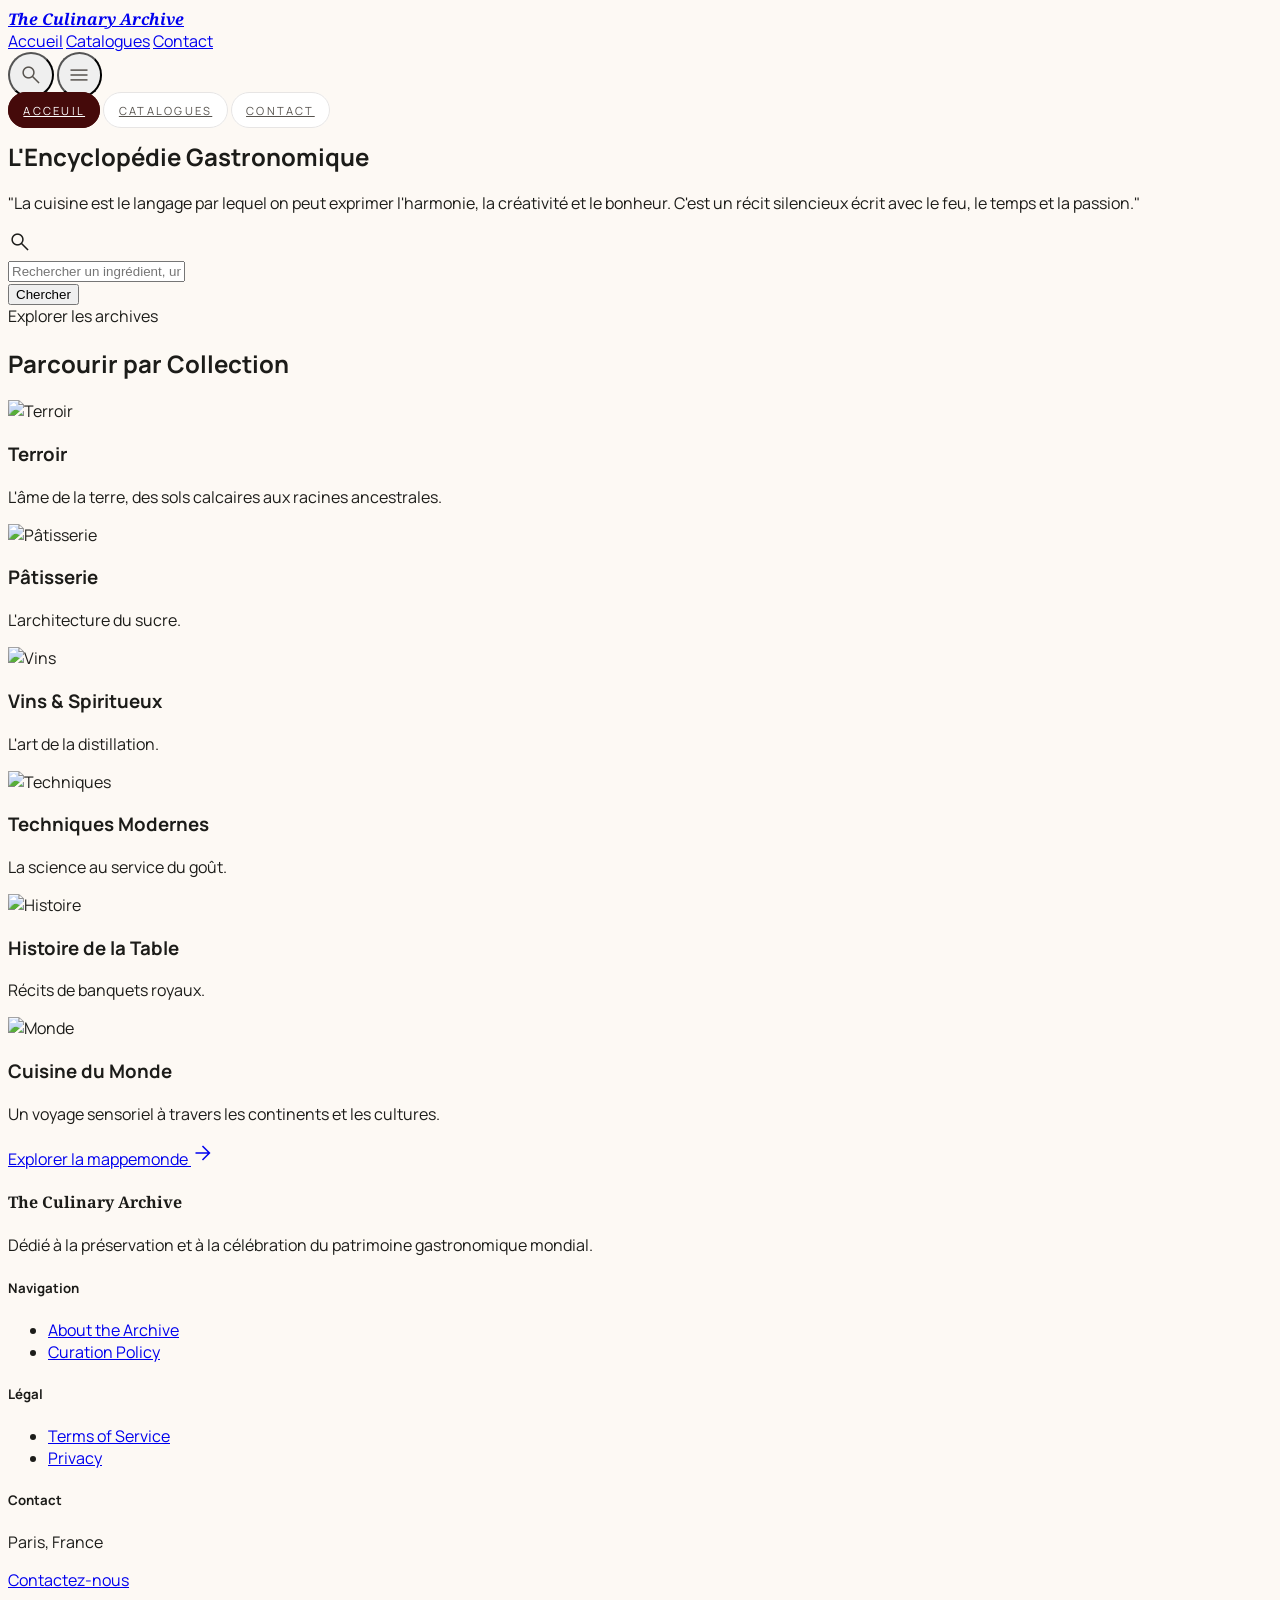
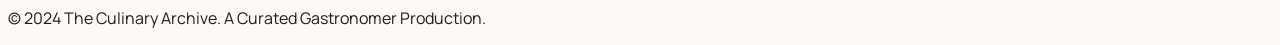
==== commit 7a3b0c86: "mise-a-jour-page-index-catalogue-contact" ====
--- a/index.html
+++ b/index.html
@@ -157,7 +157,7 @@
         <div class="hidden md:flex items-center gap-8 text-sm uppercase tracking-[0.2em]">
           <a href="index.html" class="text-red-900 border-b border-red-900 pb-1">Accueil</a>
           <a href="catalogue.html" class="text-stone-600 hover:text-red-900 transition">Catalogues</a>
-          <a href="details.html" class="text-stone-600 hover:text-red-900 transition">Contact</a>
+          <a href="#" class="text-stone-600 hover:text-red-900 transition">Contact</a>
         </div>
 
         <div class="flex items-center gap-2">
@@ -171,10 +171,9 @@
       </div>
 
       <div class="md:hidden pb-4 flex gap-2 overflow-x-auto">
-        <a href="index.html" class="mobile-pill active">Archive</a>
+        <a href="index.html" class="mobile-pill active">Acceuil</a>
         <a href="catalogue.html" class="mobile-pill">Catalogues</a>
-        <a href="details.html" class="mobile-pill">Contact</a>
-        <a href="#" class="mobile-pill">Scholars</a>
+        <a href="#" class="mobile-pill">Contact</a>
       </div>
     </div>
   </nav>
